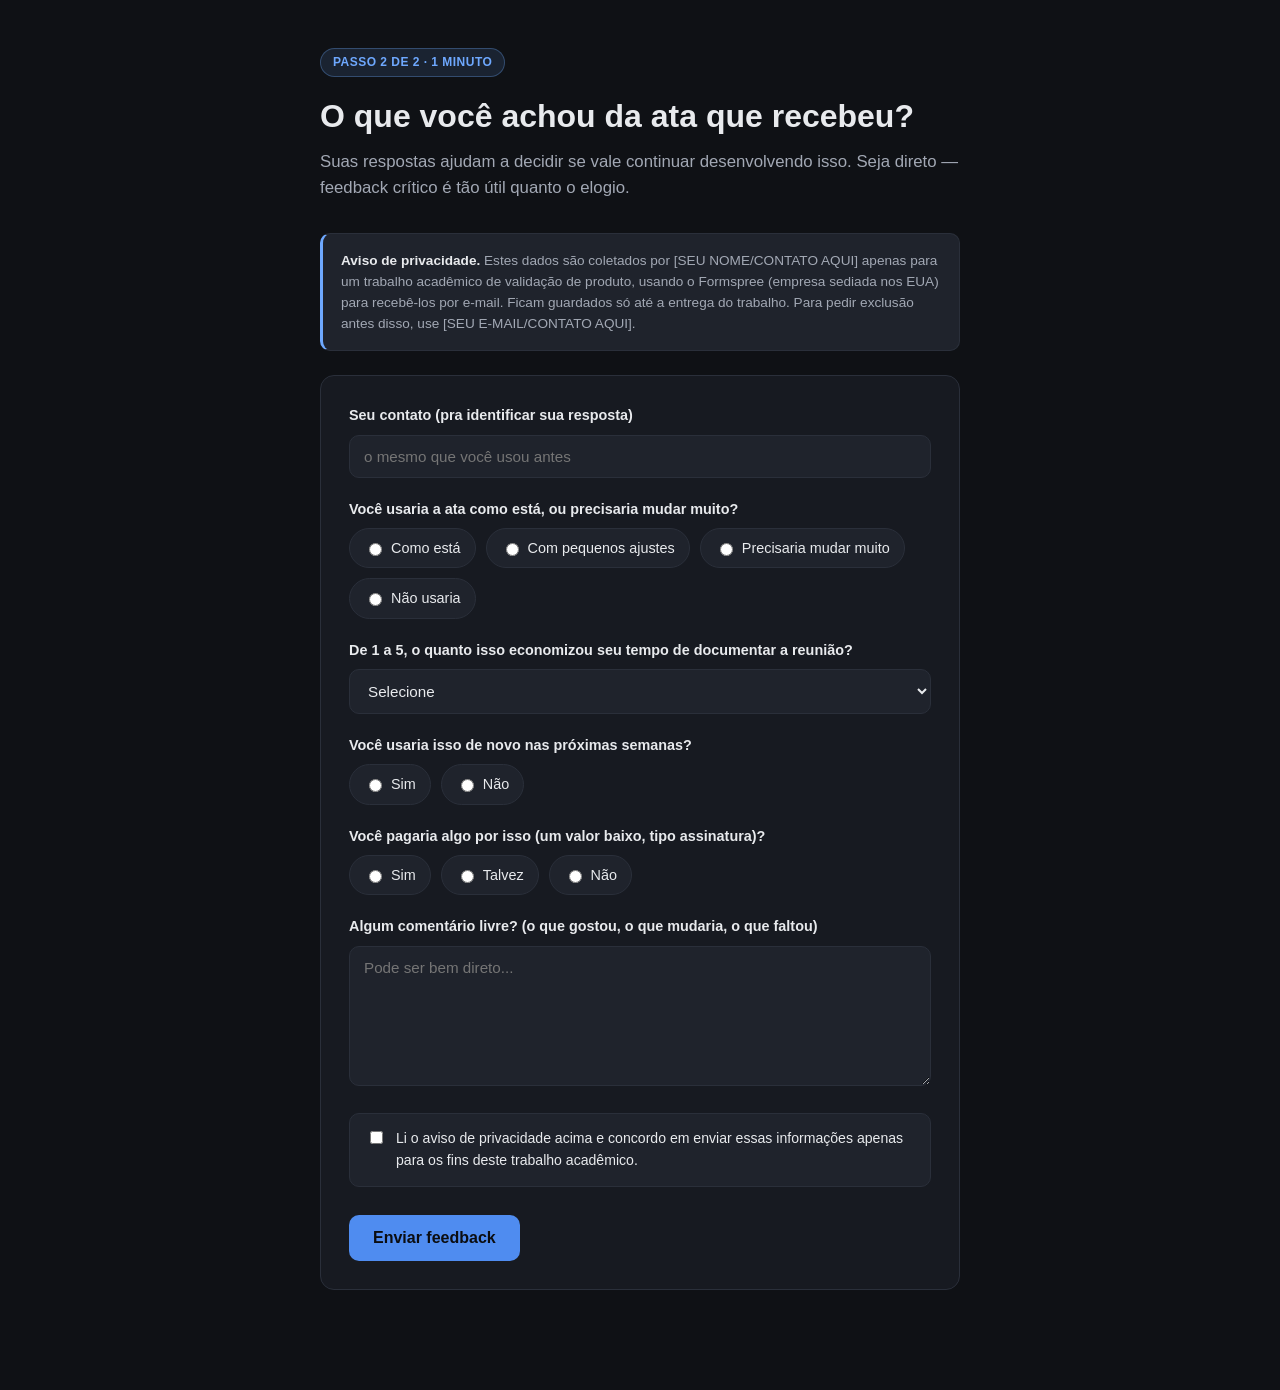
==== formulario-feedback.html @ 7236a81f "Add files via upload" ====
<!DOCTYPE html>
<html lang="pt-BR">
<head>
<meta charset="UTF-8">
<meta name="viewport" content="width=device-width, initial-scale=1.0">
<title>O que você achou da ata?</title>
<link rel="stylesheet" href="assets/style.css">
</head>
<body>
  <div class="wrap">
    <span class="badge">Passo 2 de 2 · 1 minuto</span>
    <h1>O que você achou da ata que recebeu?</h1>
    <p class="lead">
      Suas respostas ajudam a decidir se vale continuar desenvolvendo isso.
      Seja direto — feedback crítico é tão útil quanto o elogio.
    </p>

    <div class="privacy-notice">
      <p><strong>Aviso de privacidade.</strong> Estes dados são coletados por [SEU NOME/CONTATO AQUI]
      apenas para um trabalho acadêmico de validação de produto, usando o Formspree
      (empresa sediada nos EUA) para recebê-los por e-mail. Ficam guardados só até a
      entrega do trabalho. Para pedir exclusão antes disso, use [SEU E-MAIL/CONTATO AQUI].</p>
    </div>

    <div class="card">
      <!--
        Este formulário envia pro mesmo Google Apps Script do formulário 1,
        só que grava numa aba separada da planilha (ver APPS_SCRIPT.md).
      -->
      <form id="form-feedback">
        <input type="hidden" name="Formulario" value="Feedback">

        <div>
          <label for="contato">Seu contato (pra identificar sua resposta)</label>
          <input type="text" id="contato" name="Contato" placeholder="o mesmo que você usou antes" required>
        </div>

        <div>
          <label>Você usaria a ata como está, ou precisaria mudar muito?</label>
          <div class="radio-group">
            <label><input type="radio" name="Usaria como está" value="Como está" required> Como está</label>
            <label><input type="radio" name="Usaria como está" value="Com pequenos ajustes"> Com pequenos ajustes</label>
            <label><input type="radio" name="Usaria como está" value="Precisaria mudar muito"> Precisaria mudar muito</label>
            <label><input type="radio" name="Usaria como está" value="Não usaria"> Não usaria</label>
          </div>
        </div>

        <div>
          <label for="nota">De 1 a 5, o quanto isso economizou seu tempo de documentar a reunião?</label>
          <select id="nota" name="Nota de utilidade" required>
            <option value="">Selecione</option>
            <option value="1">1 — não economizou nada</option>
            <option value="2">2</option>
            <option value="3">3</option>
            <option value="4">4</option>
            <option value="5">5 — economizou muito</option>
          </select>
        </div>

        <div>
          <label>Você usaria isso de novo nas próximas semanas?</label>
          <div class="radio-group">
            <label><input type="radio" name="Usaria de novo" value="Sim" required> Sim</label>
            <label><input type="radio" name="Usaria de novo" value="Não"> Não</label>
          </div>
        </div>

        <div>
          <label>Você pagaria algo por isso (um valor baixo, tipo assinatura)?</label>
          <div class="radio-group">
            <label><input type="radio" name="Pagaria" value="Sim" required> Sim</label>
            <label><input type="radio" name="Pagaria" value="Talvez"> Talvez</label>
            <label><input type="radio" name="Pagaria" value="Não"> Não</label>
          </div>
        </div>

        <div>
          <label for="comentario">Algum comentário livre? (o que gostou, o que mudaria, o que faltou)</label>
          <textarea id="comentario" name="Comentário livre" placeholder="Pode ser bem direto..."></textarea>
        </div>

        <label class="consent">
          <input type="checkbox" name="Consentimento" value="Sim" required>
          <span>Li o aviso de privacidade acima e concordo em enviar essas informações
          apenas para os fins deste trabalho acadêmico.</span>
        </label>

        <button type="submit" id="btn-enviar">Enviar feedback</button>
      </form>
    </div>
  </div>

  <script>
    // Troque pela URL do seu Web App do Apps Script (ver APPS_SCRIPT.md)
    var APPS_SCRIPT_URL = 'https://script.google.com/a/macros/a.fecaf.com.br/s/AKfycbzKjmq3tI9USjrKoL9qE_wJWt4NSmuYs5z70ShahjIplXd_QirzWDaCxRMFLMIElMY/exec';

    document.getElementById('form-feedback').addEventListener('submit', function (ev) {
      ev.preventDefault();
      var form = ev.target;
      var btn = document.getElementById('btn-enviar');
      btn.textContent = 'Enviando...';
      btn.disabled = true;

      fetch(APPS_SCRIPT_URL, {
        method: 'POST',
        body: new FormData(form),
        mode: 'no-cors'
      }).then(function () {
        window.location.href = 'obrigado-feedback.html';
      }).catch(function () {
        alert('Não consegui enviar agora. Confira sua conexão e tente de novo.');
        btn.textContent = 'Enviar feedback';
        btn.disabled = false;
      });
    });
  </script>
</body>
</html>
---- assets/style.css ----
:root {
  --bg: #0f1115;
  --surface: #171a21;
  --surface-2: #1f232c;
  --border: #2a2f3a;
  --text: #e8eaed;
  --text-dim: #a2a8b4;
  --accent: #6ea8fe;
  --accent-strong: #4f8cf0;
  --success: #52c97a;
  --radius: 14px;
  --max-width: 680px;
}

* { box-sizing: border-box; }

html, body {
  margin: 0;
  padding: 0;
  background: var(--bg);
  color: var(--text);
  font-family: -apple-system, BlinkMacSystemFont, "Segoe UI", Roboto, Helvetica, Arial, sans-serif;
  line-height: 1.55;
}

.wrap {
  max-width: var(--max-width);
  margin: 0 auto;
  padding: 48px 20px 80px;
}

.badge {
  display: inline-block;
  font-size: 12px;
  font-weight: 600;
  letter-spacing: 0.04em;
  text-transform: uppercase;
  color: var(--accent);
  background: rgba(110, 168, 254, 0.12);
  border: 1px solid rgba(110, 168, 254, 0.3);
  border-radius: 999px;
  padding: 4px 12px;
  margin-bottom: 20px;
}

h1 {
  font-size: 2rem;
  line-height: 1.2;
  margin: 0 0 14px;
  font-weight: 700;
}

.lead {
  font-size: 1.05rem;
  color: var(--text-dim);
  margin: 0 0 32px;
}

.card {
  background: var(--surface);
  border: 1px solid var(--border);
  border-radius: var(--radius);
  padding: 28px;
  margin-bottom: 20px;
}

.steps {
  list-style: none;
  margin: 0;
  padding: 0;
  display: grid;
  gap: 16px;
}

.steps li {
  display: flex;
  gap: 14px;
  align-items: flex-start;
}

.step-num {
  flex: 0 0 28px;
  height: 28px;
  width: 28px;
  border-radius: 50%;
  background: var(--surface-2);
  border: 1px solid var(--border);
  color: var(--accent);
  font-weight: 700;
  font-size: 13px;
  display: flex;
  align-items: center;
  justify-content: center;
}

.step-text { color: var(--text-dim); font-size: 0.95rem; padding-top: 3px; }
.step-text strong { color: var(--text); }

.cta {
  display: inline-flex;
  align-items: center;
  gap: 8px;
  background: var(--accent-strong);
  color: #0b0d11;
  font-weight: 700;
  text-decoration: none;
  padding: 14px 24px;
  border-radius: 10px;
  font-size: 1rem;
  transition: transform 0.15s ease, background 0.15s ease;
}

.cta:hover { background: var(--accent); transform: translateY(-1px); }

.note {
  font-size: 0.85rem;
  color: var(--text-dim);
  margin-top: 28px;
}

footer {
  margin-top: 56px;
  font-size: 0.8rem;
  color: var(--text-dim);
  border-top: 1px solid var(--border);
  padding-top: 20px;
}

/* Forms */
form {
  display: grid;
  gap: 20px;
}

label {
  display: block;
  font-weight: 600;
  font-size: 0.9rem;
  margin-bottom: 8px;
}

.hint {
  font-size: 0.82rem;
  color: var(--text-dim);
  margin-top: 6px;
}

input[type="text"],
input[type="email"],
textarea,
select {
  width: 100%;
  background: var(--surface-2);
  border: 1px solid var(--border);
  border-radius: 10px;
  color: var(--text);
  padding: 12px 14px;
  font-size: 0.95rem;
  font-family: inherit;
  resize: vertical;
}

textarea { min-height: 140px; }

input:focus, textarea:focus, select:focus {
  outline: none;
  border-color: var(--accent);
}

.radio-group {
  display: flex;
  gap: 10px;
  flex-wrap: wrap;
}

.radio-group label {
  display: flex;
  align-items: center;
  gap: 6px;
  font-weight: 400;
  background: var(--surface-2);
  border: 1px solid var(--border);
  border-radius: 999px;
  padding: 8px 14px;
  cursor: pointer;
  font-size: 0.9rem;
  margin: 0;
}

.radio-group input { width: auto; }

button[type="submit"] {
  background: var(--accent-strong);
  color: #0b0d11;
  font-weight: 700;
  border: none;
  border-radius: 10px;
  padding: 14px 24px;
  font-size: 1rem;
  cursor: pointer;
  justify-self: start;
}

button[type="submit"]:hover { background: var(--accent); }

.privacy-notice {
  background: var(--surface-2);
  border: 1px solid var(--border);
  border-left: 3px solid var(--accent);
  border-radius: 10px;
  padding: 16px 18px;
  font-size: 0.85rem;
  color: var(--text-dim);
  margin-bottom: 24px;
}

.privacy-notice strong { color: var(--text); }
.privacy-notice p { margin: 0 0 8px; }
.privacy-notice p:last-child { margin-bottom: 0; }

.consent {
  display: flex;
  align-items: flex-start;
  gap: 10px;
  font-weight: 400;
  font-size: 0.88rem;
  background: var(--surface-2);
  border: 1px solid var(--border);
  border-radius: 10px;
  padding: 14px 16px;
}

.consent input { width: auto; margin-top: 3px; flex: 0 0 auto; }

.back-link {
  display: inline-block;
  margin-bottom: 24px;
  color: var(--text-dim);
  text-decoration: none;
  font-size: 0.88rem;
}

.back-link:hover { color: var(--text); }

.thanks {
  text-align: center;
  padding: 60px 20px;
}

.thanks h1 { font-size: 1.6rem; }
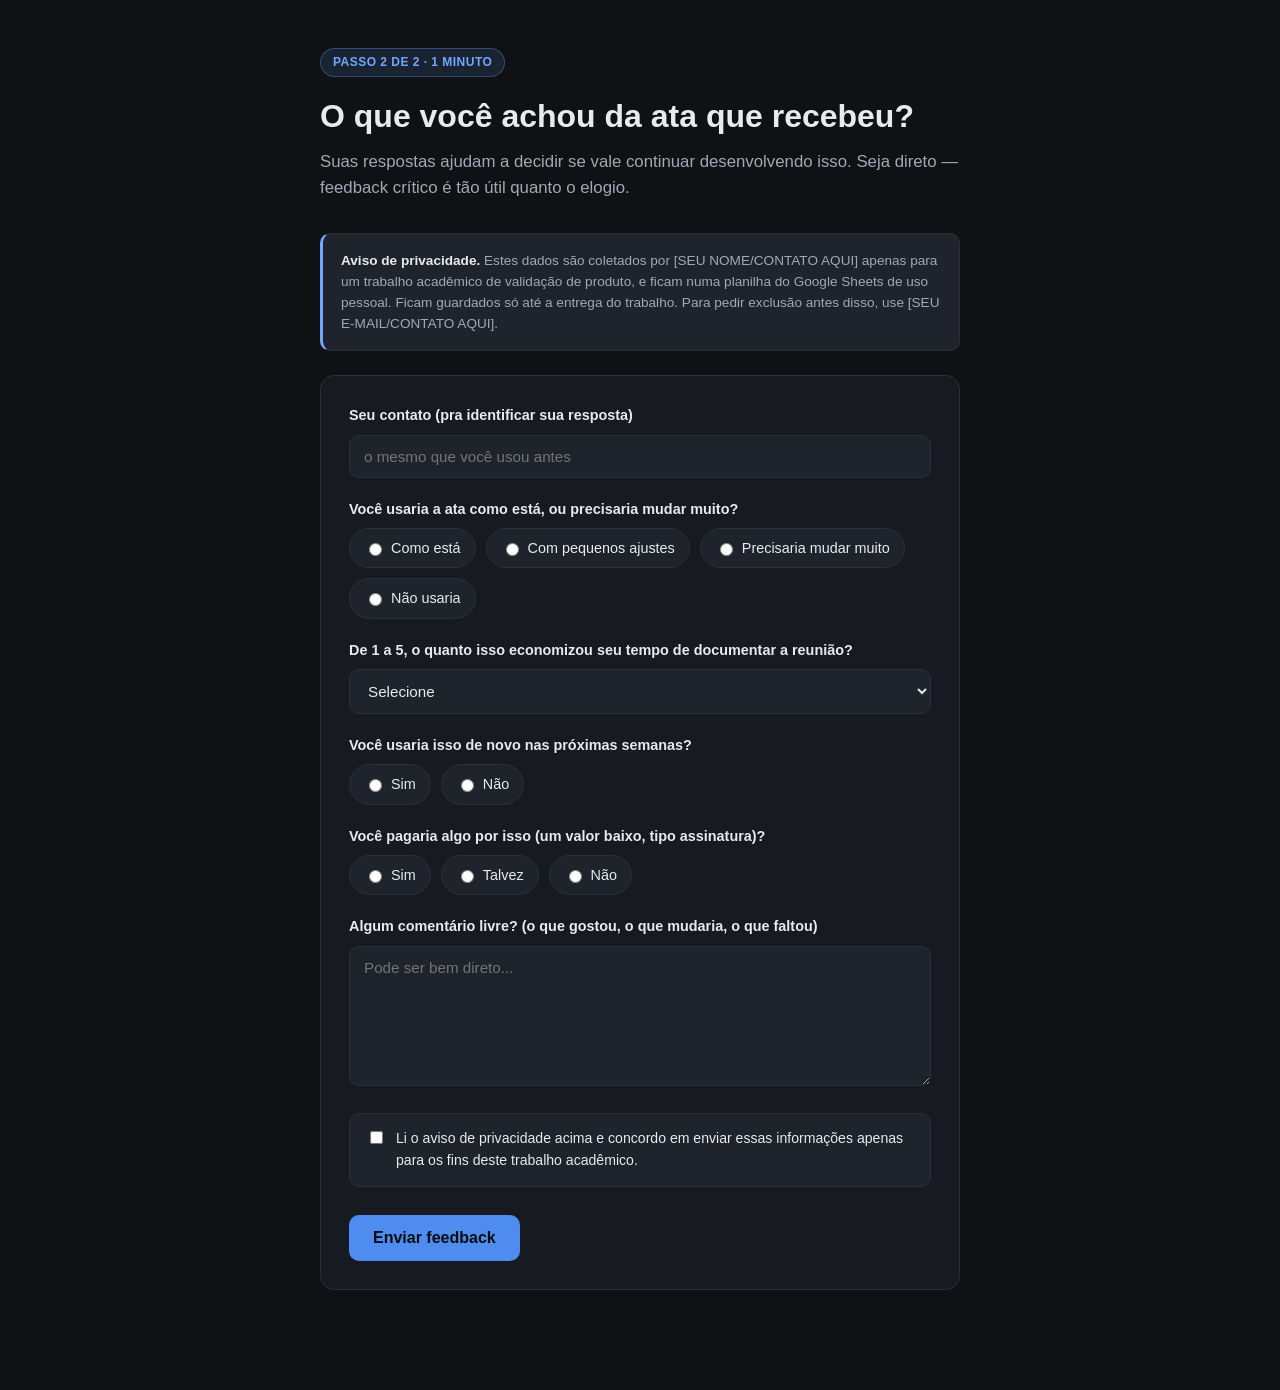
==== commit 2aa45846: "Add files via upload" ====
--- a/formulario-feedback.html
+++ b/formulario-feedback.html
@@ -17,9 +17,9 @@
 
     <div class="privacy-notice">
       <p><strong>Aviso de privacidade.</strong> Estes dados são coletados por [SEU NOME/CONTATO AQUI]
-      apenas para um trabalho acadêmico de validação de produto, usando o Formspree
-      (empresa sediada nos EUA) para recebê-los por e-mail. Ficam guardados só até a
-      entrega do trabalho. Para pedir exclusão antes disso, use [SEU E-MAIL/CONTATO AQUI].</p>
+      apenas para um trabalho acadêmico de validação de produto, e ficam numa planilha do
+      Google Sheets de uso pessoal. Ficam guardados só até a entrega do trabalho. Para pedir
+      exclusão antes disso, use [SEU E-MAIL/CONTATO AQUI].</p>
     </div>
 
     <div class="card">
@@ -27,7 +27,7 @@
         Este formulário envia pro mesmo Google Apps Script do formulário 1,
         só que grava numa aba separada da planilha (ver APPS_SCRIPT.md).
       -->
-      <form id="form-feedback">
+      <form id="form-feedback" method="POST" action="https://script.google.com/a/macros/a.fecaf.com.br/s/AKfycbzKjmq3tI9USjrKoL9qE_wJWt4NSmuYs5z70ShahjIplXd_QirzWDaCxRMFLMIElMY/exec" target="frame-feedback">
         <input type="hidden" name="Formulario" value="Feedback">
 
         <div>
@@ -90,28 +90,27 @@
     </div>
   </div>
 
+  <!--
+    Envio "clássico" (sem fetch) direcionado a este iframe escondido.
+    É assim que o Apps Script recebe corretamente um POST.
+  -->
+  <iframe name="frame-feedback" style="display:none"></iframe>
+
   <script>
-    // Troque pela URL do seu Web App do Apps Script (ver APPS_SCRIPT.md)
-    var APPS_SCRIPT_URL = 'https://script.google.com/a/macros/a.fecaf.com.br/s/AKfycbzKjmq3tI9USjrKoL9qE_wJWt4NSmuYs5z70ShahjIplXd_QirzWDaCxRMFLMIElMY/exec';
+    var submitted = false;
+    var form = document.getElementById('form-feedback');
+    var btn = document.getElementById('btn-enviar');
 
-    document.getElementById('form-feedback').addEventListener('submit', function (ev) {
-      ev.preventDefault();
-      var form = ev.target;
-      var btn = document.getElementById('btn-enviar');
+    form.addEventListener('submit', function () {
+      submitted = true;
       btn.textContent = 'Enviando...';
       btn.disabled = true;
+    });
 
-      fetch(APPS_SCRIPT_URL, {
-        method: 'POST',
-        body: new FormData(form),
-        mode: 'no-cors'
-      }).then(function () {
+    document.querySelector('iframe[name="frame-feedback"]').addEventListener('load', function () {
+      if (submitted) {
         window.location.href = 'obrigado-feedback.html';
-      }).catch(function () {
-        alert('Não consegui enviar agora. Confira sua conexão e tente de novo.');
-        btn.textContent = 'Enviar feedback';
-        btn.disabled = false;
-      });
+      }
     });
   </script>
 </body>
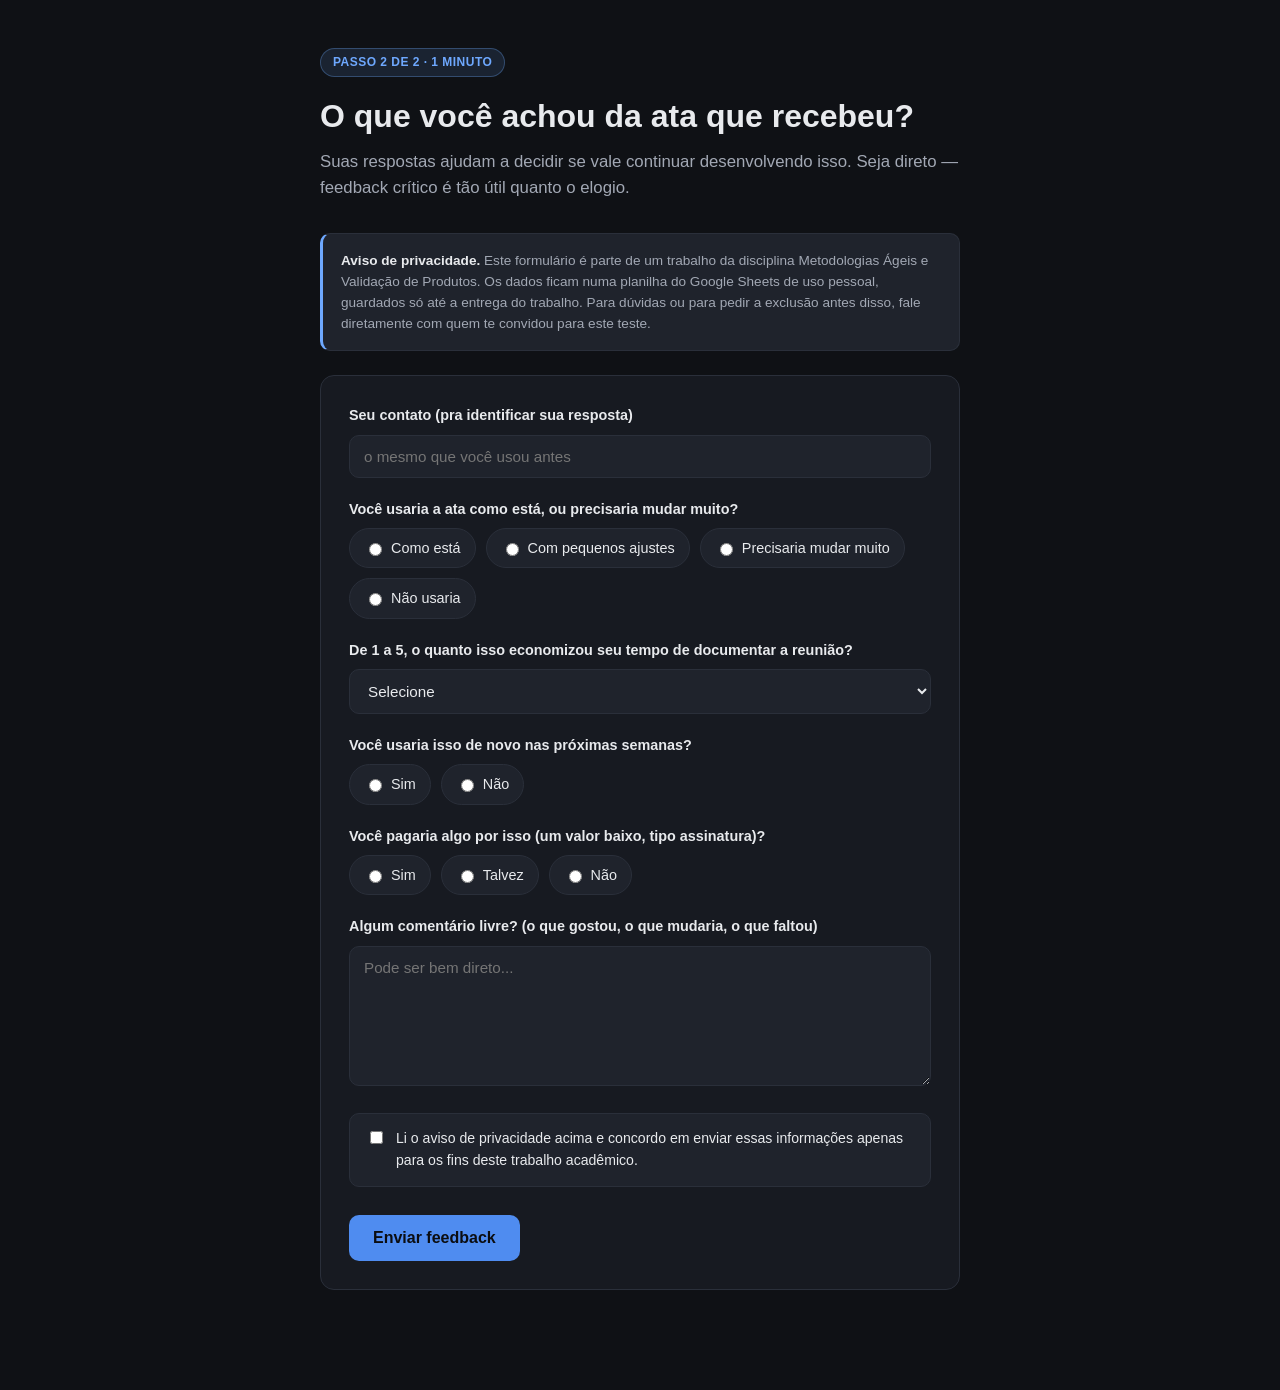
==== commit 64d4dceb: "Add files via upload" ====
--- a/formulario-feedback.html
+++ b/formulario-feedback.html
@@ -16,10 +16,11 @@
     </p>
 
     <div class="privacy-notice">
-      <p><strong>Aviso de privacidade.</strong> Estes dados são coletados por [SEU NOME/CONTATO AQUI]
-      apenas para um trabalho acadêmico de validação de produto, e ficam numa planilha do
-      Google Sheets de uso pessoal. Ficam guardados só até a entrega do trabalho. Para pedir
-      exclusão antes disso, use [SEU E-MAIL/CONTATO AQUI].</p>
+      <p><strong>Aviso de privacidade.</strong> Este formulário é parte de um trabalho da
+      disciplina Metodologias Ágeis e Validação de Produtos. Os dados ficam numa planilha
+      do Google Sheets de uso pessoal, guardados só até a entrega do trabalho. Para dúvidas
+      ou para pedir a exclusão antes disso, fale diretamente com quem te convidou para
+      este teste.</p>
     </div>
 
     <div class="card">
